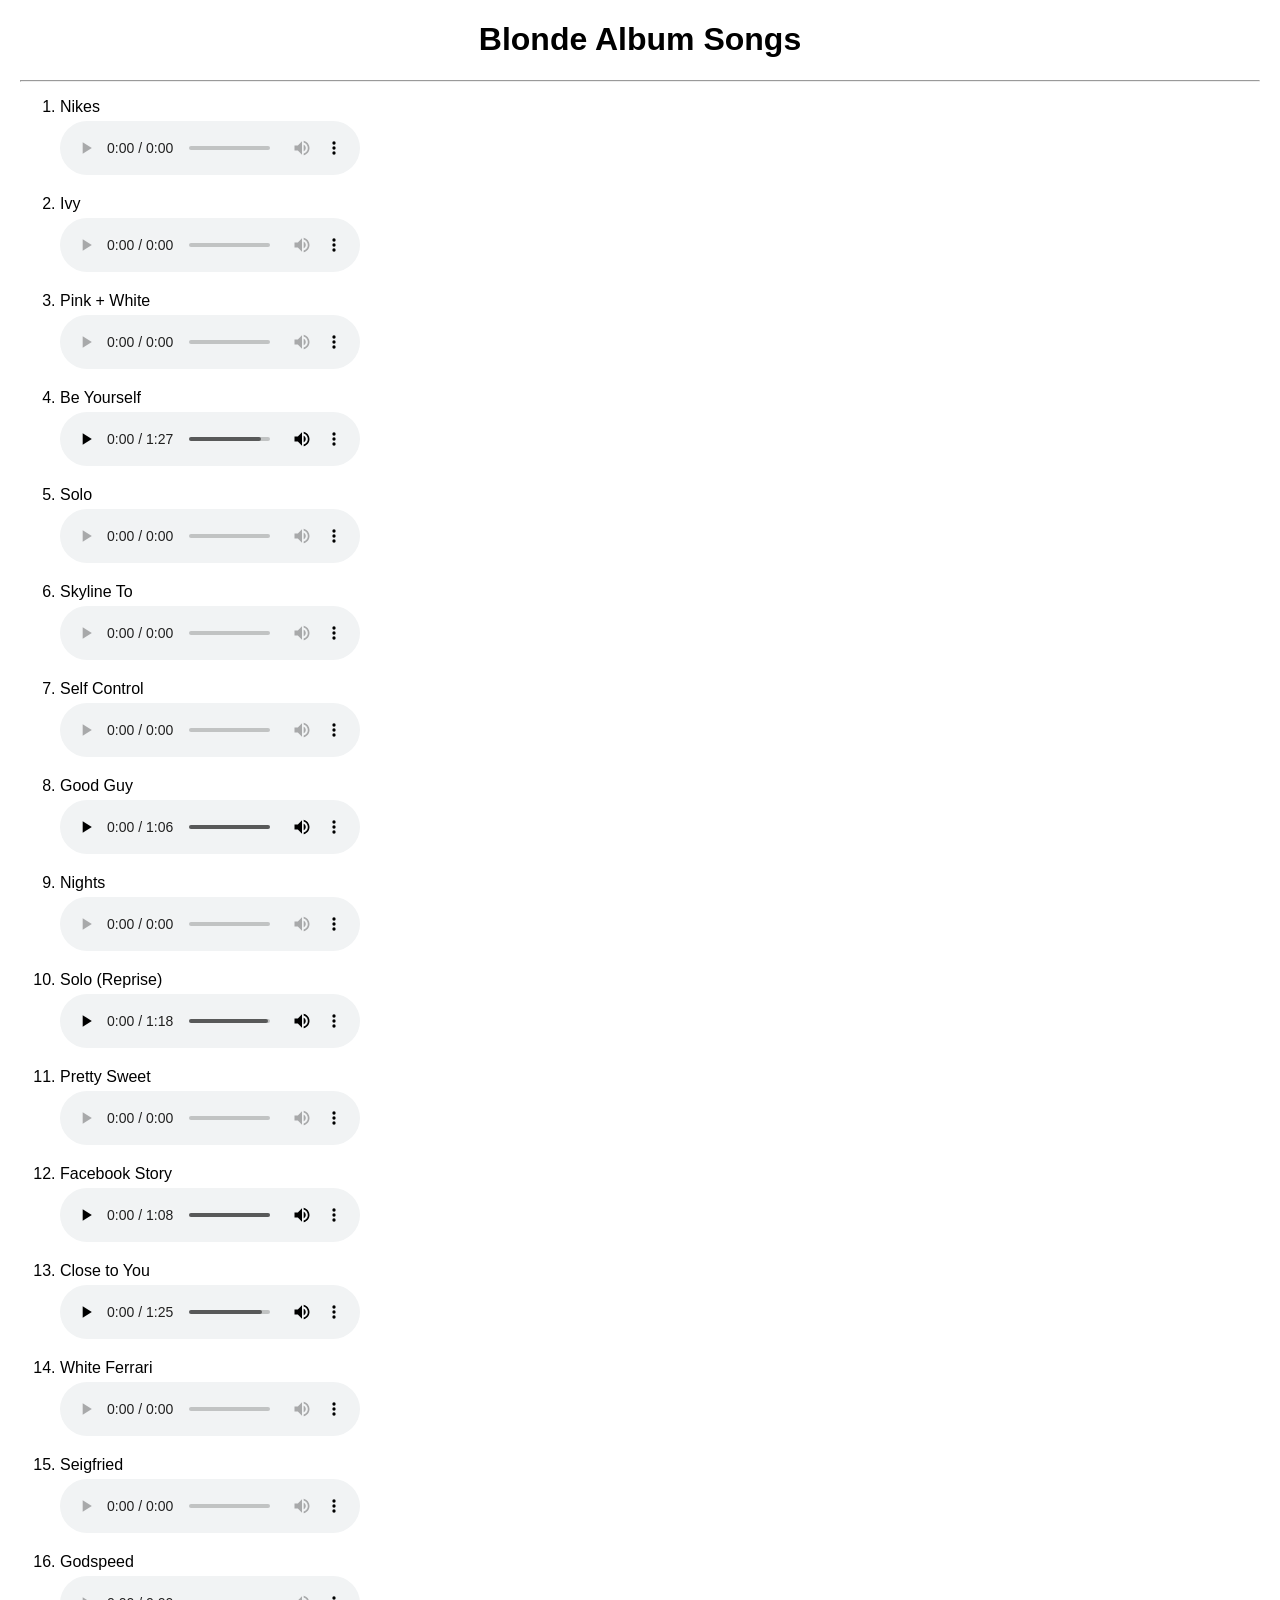
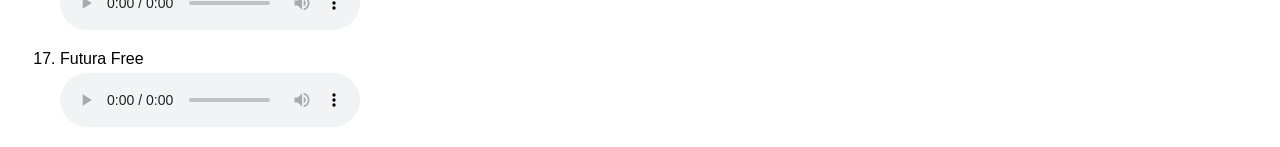
==== blondealbum.html @ c174e00d "Initial Commit" ====
<!DOCTYPE html>
<html lang="en">
<head>
    <meta charset="UTF-8">
    <meta name="viewport" content="width=device-width, initial-scale=1.0">
    <title>Document</title>

    <style>
        body {
            font-family: Arial, sans-serif;
            margin: 20px;
        }
       
        li {
            margin-bottom: 20px;
        }
        audio {
            display:block;
            margin-top: 5px;
        }
    </style>
</head>
<body>
    <h1 style="text-align: center;">Blonde Album Songs</h1>
    <hr>
    <ol>
        <li>
            Nikes
        <audio controls>
            <source src="01 Nikes.mp3" type="audio/mpeg">
        </audio>
        </li>
        <li>
            Ivy
        <audio controls>
            <source src="02 Ivy.mp3" type="audio/mpeg">
        </audio>
        </li>
        <li>
            Pink + White
        <audio controls>
            <source src="03 Pink + White.mp3" type="audio/mpeg">
        </audio>
        </li>
        <li>
            Be Yourself
        <audio controls>
            <source src="04 Be Yourself.mp3" type="audio/mpeg">
        </audio>
        </li>
        <li>
            Solo
        <audio controls>
            <source src="05 Solo.mp3" type="audio/mpeg">
        </audio>
        </li>
        <li>
            Skyline To
        <audio controls>
            <source src="06 Skyline To.mp3" type="audio/mpeg">
        </audio>
        </li>
        <li>
            Self Control
        <audio controls>
            <source src="07 Self Control.mp3" type="audio/mpeg">
        </audio>
        </li>
        <li>
            Good Guy
        <audio controls>
            <source src="08 Good Guy.mp3" type="audio/mpeg">
        </audio>
        </li>
        <li>
            Nights
        <audio controls>
            <source src="09 Nights.mp3" type="audio/mpeg">
        </audio>
        </li>
        <li>
            Solo (Reprise)
        <audio controls>
            <source src="10 Solo (Reprise).mp3" type="audio/mpeg">
        </audio>
        </li>
        <li>
            Pretty Sweet
        <audio controls>
            <source src="11 Pretty Sweet.mp3" type="audio/mpeg">
        </audio>
        </li>
        <li>
            Facebook Story
        <audio controls>
            <source src="12 Facebook Story.mp3" type="audio/mpeg">
        </audio>
        </li>
        <li>
            Close to You
        <audio controls>
            <source src="13 Close to You.mp3" type="audio/mpeg">
        </audio>
        </li>
        <li>
            White Ferrari
        <audio controls>
            <source src="14 White Ferrari.mp3" type="audio/mpeg">
        </audio>
        </li>
        <li>
            Seigfried
        <audio controls>
            <source src="15 Seigfried.mp3" type="audio/mpeg">
        </audio>
        </li>
        <li>
            Godspeed
        <audio controls>
            <source src="16 Godspeed.mp3" type="audio/mpeg">
        </audio>
        </li>
        <li>
            Futura Free
        <audio controls>
            <source src="17 Futura Free.mp3" type="audio/mpeg">
        </audio>
        </li>
    </ol>
</body>
</html>
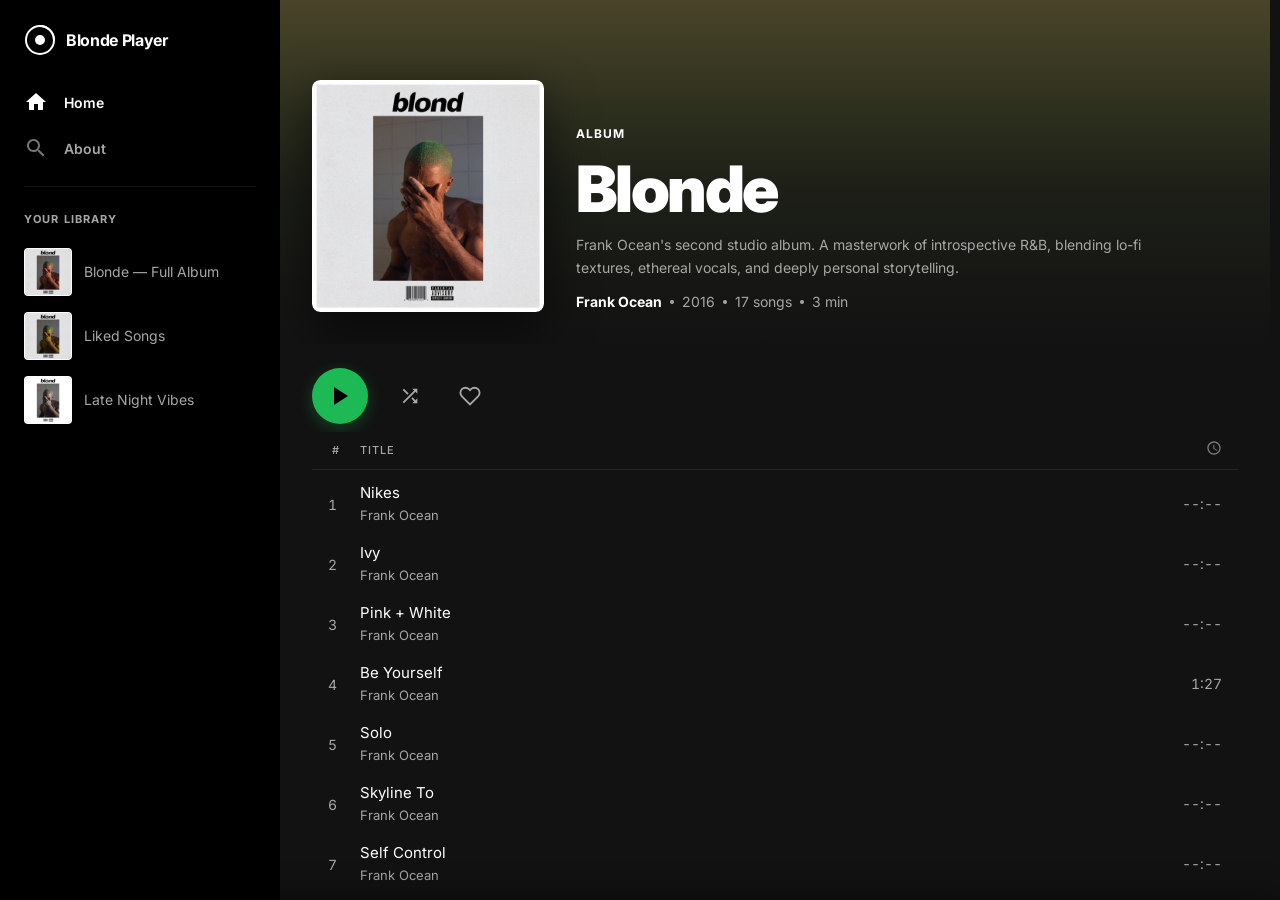
==== commit bdc55dcc: "Complete Blonde player — premium UI" ====
--- a/blondealbum.html
+++ b/blondealbum.html
@@ -3,129 +3,203 @@
 <head>
     <meta charset="UTF-8">
     <meta name="viewport" content="width=device-width, initial-scale=1.0">
-    <title>Document</title>
-
-    <style>
-        body {
-            font-family: Arial, sans-serif;
-            margin: 20px;
-        }
-       
-        li {
-            margin-bottom: 20px;
-        }
-        audio {
-            display:block;
-            margin-top: 5px;
-        }
-    </style>
+    <title>Blonde — Frank Ocean</title>
+    <meta name="description" content="Listen to Blonde by Frank Ocean — a beautiful immersive music player experience featuring all 17 tracks from the iconic 2016 album.">
+    <link rel="stylesheet" href="styles.css">
+    <link rel="icon" href="Blonde.jpg" type="image/jpeg">
 </head>
 <body>
-    <h1 style="text-align: center;">Blonde Album Songs</h1>
-    <hr>
-    <ol>
-        <li>
-            Nikes
-        <audio controls>
-            <source src="01 Nikes.mp3" type="audio/mpeg">
-        </audio>
-        </li>
-        <li>
-            Ivy
-        <audio controls>
-            <source src="02 Ivy.mp3" type="audio/mpeg">
-        </audio>
-        </li>
-        <li>
-            Pink + White
-        <audio controls>
-            <source src="03 Pink + White.mp3" type="audio/mpeg">
-        </audio>
-        </li>
-        <li>
-            Be Yourself
-        <audio controls>
-            <source src="04 Be Yourself.mp3" type="audio/mpeg">
-        </audio>
-        </li>
-        <li>
-            Solo
-        <audio controls>
-            <source src="05 Solo.mp3" type="audio/mpeg">
-        </audio>
-        </li>
-        <li>
-            Skyline To
-        <audio controls>
-            <source src="06 Skyline To.mp3" type="audio/mpeg">
-        </audio>
-        </li>
-        <li>
-            Self Control
-        <audio controls>
-            <source src="07 Self Control.mp3" type="audio/mpeg">
-        </audio>
-        </li>
-        <li>
-            Good Guy
-        <audio controls>
-            <source src="08 Good Guy.mp3" type="audio/mpeg">
-        </audio>
-        </li>
-        <li>
-            Nights
-        <audio controls>
-            <source src="09 Nights.mp3" type="audio/mpeg">
-        </audio>
-        </li>
-        <li>
-            Solo (Reprise)
-        <audio controls>
-            <source src="10 Solo (Reprise).mp3" type="audio/mpeg">
-        </audio>
-        </li>
-        <li>
-            Pretty Sweet
-        <audio controls>
-            <source src="11 Pretty Sweet.mp3" type="audio/mpeg">
-        </audio>
-        </li>
-        <li>
-            Facebook Story
-        <audio controls>
-            <source src="12 Facebook Story.mp3" type="audio/mpeg">
-        </audio>
-        </li>
-        <li>
-            Close to You
-        <audio controls>
-            <source src="13 Close to You.mp3" type="audio/mpeg">
-        </audio>
-        </li>
-        <li>
-            White Ferrari
-        <audio controls>
-            <source src="14 White Ferrari.mp3" type="audio/mpeg">
-        </audio>
-        </li>
-        <li>
-            Seigfried
-        <audio controls>
-            <source src="15 Seigfried.mp3" type="audio/mpeg">
-        </audio>
-        </li>
-        <li>
-            Godspeed
-        <audio controls>
-            <source src="16 Godspeed.mp3" type="audio/mpeg">
-        </audio>
-        </li>
-        <li>
-            Futura Free
-        <audio controls>
-            <source src="17 Futura Free.mp3" type="audio/mpeg">
-        </audio>
-        </li>
-    </ol>
+
+<div class="app">
+
+    <!-- ═══════════════ Mobile Hamburger Toggle ═══════════════ -->
+    <button class="menu-toggle" id="menuToggle" aria-label="Toggle sidebar">
+        <svg viewBox="0 0 24 24" fill="currentColor">
+            <rect x="3" y="5" width="18" height="2" rx="1"/>
+            <rect x="3" y="11" width="18" height="2" rx="1"/>
+            <rect x="3" y="17" width="18" height="2" rx="1"/>
+        </svg>
+    </button>
+
+    <!-- ═══════════════ Sidebar Overlay (Mobile) ═══════════════ -->
+    <div class="sidebar-overlay" id="sidebarOverlay"></div>
+
+    <!-- ═══════════════ Sidebar ═══════════════ -->
+    <aside class="sidebar" id="sidebar">
+        <!-- Logo -->
+        <div class="sidebar-logo">
+            <svg viewBox="0 0 32 32" fill="currentColor">
+                <circle cx="16" cy="16" r="14" fill="none" stroke="currentColor" stroke-width="2"/>
+                <circle cx="16" cy="16" r="5"/>
+                <path d="M16 2 A14 14 0 0 1 30 16" fill="none" stroke="currentColor" stroke-width="2"/>
+            </svg>
+            <span>Blonde Player</span>
+        </div>
+
+        <!-- Navigation -->
+        <nav class="sidebar-nav">
+            <a class="nav-item active" href="blondealbum.html">
+                <svg viewBox="0 0 24 24" fill="currentColor">
+                    <path d="M10 20v-6h4v6h5v-8h3L12 3 2 12h3v8z"/>
+                </svg>
+                Home
+            </a>
+            <a class="nav-item" href="index.html">
+                <svg viewBox="0 0 24 24" fill="currentColor">
+                    <path d="M15.5 14h-.79l-.28-.27C15.41 12.59 16 11.11 16 9.5 16 5.91 13.09 3 9.5 3S3 5.91 3 9.5 5.91 16 9.5 16c1.61 0 3.09-.59 4.23-1.57l.27.28v.79l5 4.99L20.49 19l-4.99-5zm-6 0C7.01 14 5 11.99 5 9.5S7.01 5 9.5 5 14 7.01 14 9.5 11.99 14 9.5 14z"/>
+                </svg>
+                About
+            </a>
+        </nav>
+
+        <hr class="sidebar-divider">
+
+        <!-- Playlists / Info -->
+        <div class="sidebar-playlists">
+            <h3>Your Library</h3>
+            <div class="playlist-item">
+                <img src="Blonde.jpg" alt="Blonde">
+                <span>Blonde — Full Album</span>
+            </div>
+            <div class="playlist-item">
+                <img src="Blonde.jpg" alt="Favorites" style="filter: hue-rotate(30deg);">
+                <span>Liked Songs</span>
+            </div>
+            <div class="playlist-item">
+                <img src="Blonde.jpg" alt="Chill Vibes" style="filter: saturate(0.3) brightness(1.2);">
+                <span>Late Night Vibes</span>
+            </div>
+        </div>
+    </aside>
+
+    <!-- ═══════════════ Main Content ═══════════════ -->
+    <main class="main-content" id="mainContent">
+
+        <!-- ─── Album Hero ─── -->
+        <section class="album-hero" id="albumHero">
+            <div class="album-hero-gradient"></div>
+            <div class="album-hero-content">
+                <div class="album-cover-wrapper">
+                    <img class="album-cover" id="albumCover" src="Blonde.jpg" alt="Blonde Album Cover">
+                </div>
+                <div class="album-info">
+                    <span class="album-label">Album</span>
+                    <h1 class="album-title">Blonde</h1>
+                    <p class="album-description">
+                        Frank Ocean's second studio album. A masterwork of introspective R&B, 
+                        blending lo-fi textures, ethereal vocals, and deeply personal storytelling.
+                    </p>
+                    <div class="album-meta">
+                        <span class="artist-name">Frank Ocean</span>
+                        <span class="meta-dot"></span>
+                        <span>2016</span>
+                        <span class="meta-dot"></span>
+                        <span id="albumTrackCount">17 songs</span>
+                        <span class="meta-dot"></span>
+                        <span id="albumDuration">—</span>
+                    </div>
+                </div>
+            </div>
+        </section>
+
+        <!-- ─── Album Controls ─── -->
+        <div class="album-controls">
+            <button class="btn-play-large" id="playAllBtn" aria-label="Play all">
+                <svg viewBox="0 0 24 24" fill="currentColor">
+                    <polygon points="5,3 19,12 5,21"/>
+                </svg>
+            </button>
+            <button class="btn-shuffle" id="shuffleToggle" aria-label="Toggle shuffle">
+                <!-- Shuffle icon injected by JS -->
+            </button>
+            <button class="btn-like-album" id="likeAlbum" aria-label="Like album">
+                <!-- Heart icon injected by JS -->
+            </button>
+        </div>
+
+        <!-- ─── Track List ─── -->
+        <section class="track-list-section">
+            <div class="track-list-header">
+                <span class="col-number">#</span>
+                <span class="col-title">Title</span>
+                <span class="col-duration">
+                    <svg viewBox="0 0 24 24" fill="currentColor" width="16" height="16" style="width:16px;height:16px;opacity:.7;">
+                        <path d="M11.99 2C6.47 2 2 6.48 2 12s4.47 10 9.99 10C17.52 22 22 17.52 22 12S17.52 2 11.99 2zM12 20c-4.42 0-8-3.58-8-8s3.58-8 8-8 8 3.58 8 8-3.58 8-8 8zm.5-13H11v6l5.25 3.15.75-1.23-4.5-2.67z"/>
+                    </svg>
+                </span>
+            </div>
+            <div class="track-list" id="trackList">
+                <!-- Tracks rendered by app.js -->
+            </div>
+        </section>
+
+    </main>
+</div>
+
+<!-- ═══════════════ Player Bar ═══════════════ -->
+<div class="player-bar hidden" id="playerBar">
+
+    <!-- Left: Track Info -->
+    <div class="player-info">
+        <img class="player-album-art" id="playerAlbumArt" src="Blonde.jpg" alt="Now playing">
+        <div class="player-track-details">
+            <span class="player-track-name" id="playerTrackName">—</span>
+            <span class="player-track-artist" id="playerTrackArtist">Frank Ocean</span>
+        </div>
+        <button class="player-like-btn" id="playerLikeBtn" aria-label="Like track">
+            <!-- Heart icon injected by JS -->
+        </button>
+    </div>
+
+    <!-- Center: Playback Controls + Progress -->
+    <div class="player-center">
+        <div class="player-buttons">
+            <button class="ctrl-btn" id="shuffleBtn" aria-label="Shuffle">
+                <!-- Shuffle icon injected by JS -->
+            </button>
+            <button class="ctrl-btn" id="prevBtn" aria-label="Previous track">
+                <!-- Prev icon injected by JS -->
+            </button>
+            <button class="ctrl-btn play-btn" id="playPauseBtn" aria-label="Play / Pause">
+                <!-- Play/pause icon injected by JS -->
+            </button>
+            <button class="ctrl-btn" id="nextBtn" aria-label="Next track">
+                <!-- Next icon injected by JS -->
+            </button>
+            <button class="ctrl-btn" id="repeatBtn" aria-label="Repeat">
+                <!-- Repeat icon injected by JS -->
+            </button>
+        </div>
+        <div class="player-progress">
+            <span class="time-current" id="currentTime">--:--</span>
+            <div class="progress-bar-wrapper" id="progressBarWrapper">
+                <div class="progress-bar" id="progressBar" style="width: 0%;">
+                    <div class="progress-handle" id="progressHandle"></div>
+                </div>
+            </div>
+            <span class="time-total" id="totalTime">--:--</span>
+        </div>
+    </div>
+
+    <!-- Right: Volume -->
+    <div class="player-right">
+        <button class="ctrl-btn" id="volumeBtn" aria-label="Volume">
+            <!-- Volume icon injected by JS -->
+        </button>
+        <div class="volume-bar-wrapper" id="volumeBarWrapper">
+            <div class="volume-bar" id="volumeBar" style="width: 70%;">
+                <div class="volume-handle" id="volumeHandle"></div>
+            </div>
+        </div>
+    </div>
+
+</div>
+
+<!-- Hidden Audio Element -->
+<audio id="audioPlayer" preload="auto"></audio>
+
+<!-- App Engine -->
+<script src="app.js"></script>
+
 </body>
 </html>
--- a/styles.css
+++ b/styles.css
@@ -0,0 +1,1337 @@
+/* ============================================================
+   Frank Ocean — Blonde  ·  Music Player Stylesheet
+   Spotify-inspired dark theme  ·  Premium Edition
+   ============================================================ */
+
+/* Google Font — Inter */
+@import url('https://fonts.googleapis.com/css2?family=Inter:wght@300;400;500;600;700;800;900&display=swap');
+
+/* ────────────────────────────────────────────────────────────
+   CSS Custom Properties
+   ──────────────────────────────────────────────────────────── */
+:root {
+  --bg-base: #121212;
+  --bg-elevated: #181818;
+  --bg-highlight: #282828;
+  --bg-press: #000;
+  --text-base: #fff;
+  --text-subdued: #a7a7a7;
+  --accent-green: #1db954;
+  --accent-green-bright: #1ed760;
+  --accent-pink: #e91429;
+  --player-height: 90px;
+  --sidebar-width: 280px;
+  --transition-fast: 0.15s ease;
+  --transition-normal: 0.2s ease;
+  --transition-smooth: 0.3s cubic-bezier(0.25, 0.46, 0.45, 0.94);
+  --radius-sm: 4px;
+  --radius-md: 8px;
+  --radius-lg: 12px;
+  --radius-full: 9999px;
+  --shadow-album: 0 8px 24px rgba(0, 0, 0, 0.5);
+  --shadow-album-lg: 0 16px 48px rgba(0, 0, 0, 0.6);
+  --shadow-player: 0 -4px 32px rgba(0, 0, 0, 0.4);
+}
+
+/* ────────────────────────────────────────────────────────────
+   Keyframe Animations
+   ──────────────────────────────────────────────────────────── */
+@keyframes equalizer {
+  0%   { height: 10%; }
+  25%  { height: 70%; }
+  50%  { height: 40%; }
+  75%  { height: 80%; }
+  100% { height: 10%; }
+}
+
+@keyframes fadeInUp {
+  from {
+    opacity: 0;
+    transform: translateY(24px);
+  }
+  to {
+    opacity: 1;
+    transform: translateY(0);
+  }
+}
+
+@keyframes slideUp {
+  from {
+    transform: translateY(100%);
+  }
+  to {
+    transform: translateY(0);
+  }
+}
+
+@keyframes pulse {
+  0%, 100% {
+    box-shadow: 0 0 0 0 rgba(29, 185, 84, 0.4);
+  }
+  50% {
+    box-shadow: 0 0 0 12px rgba(29, 185, 84, 0);
+  }
+}
+
+/* ────────────────────────────────────────────────────────────
+   Global Reset & Base
+   ──────────────────────────────────────────────────────────── */
+*,
+*::before,
+*::after {
+  box-sizing: border-box;
+  margin: 0;
+  padding: 0;
+}
+
+html {
+  scroll-behavior: smooth;
+  -webkit-font-smoothing: antialiased;
+  -moz-osx-font-smoothing: grayscale;
+}
+
+body {
+  font-family: 'Inter', -apple-system, BlinkMacSystemFont, 'Segoe UI', Roboto, Oxygen, Ubuntu, sans-serif;
+  background-color: var(--bg-base);
+  color: var(--text-base);
+  line-height: 1.5;
+  overflow: hidden;
+  min-height: 100vh;
+}
+
+a {
+  color: inherit;
+  text-decoration: none;
+}
+
+ul, ol {
+  list-style: none;
+}
+
+button {
+  font-family: inherit;
+  border: none;
+  outline: none;
+  cursor: pointer;
+  background: transparent;
+  color: inherit;
+}
+
+img {
+  display: block;
+  max-width: 100%;
+  height: auto;
+}
+
+/* Custom scrollbar */
+::-webkit-scrollbar {
+  width: 8px;
+}
+
+::-webkit-scrollbar-track {
+  background: transparent;
+}
+
+::-webkit-scrollbar-thumb {
+  background: rgba(255, 255, 255, 0.15);
+  border-radius: var(--radius-full);
+  border: 2px solid transparent;
+  background-clip: content-box;
+}
+
+::-webkit-scrollbar-thumb:hover {
+  background: rgba(255, 255, 255, 0.3);
+  background-clip: content-box;
+}
+
+/* Firefox scrollbar */
+* {
+  scrollbar-width: thin;
+  scrollbar-color: rgba(255, 255, 255, 0.15) transparent;
+}
+
+/* ────────────────────────────────────────────────────────────
+   App Layout
+   ──────────────────────────────────────────────────────────── */
+.app {
+  display: flex;
+  width: 100vw;
+  height: 100vh;
+  overflow: hidden;
+  background-color: var(--bg-base);
+}
+
+/* ────────────────────────────────────────────────────────────
+   Sidebar
+   ──────────────────────────────────────────────────────────── */
+.sidebar,
+#sidebar {
+  width: var(--sidebar-width);
+  min-width: var(--sidebar-width);
+  height: 100vh;
+  background-color: var(--bg-press);
+  display: flex;
+  flex-direction: column;
+  padding: 0;
+  overflow: hidden;
+  z-index: 100;
+  transition: transform var(--transition-smooth);
+}
+
+/* — Logo — */
+.sidebar-logo {
+  display: flex;
+  align-items: center;
+  gap: 10px;
+  padding: 24px 24px 16px;
+  flex-shrink: 0;
+}
+
+.sidebar-logo svg,
+.sidebar-logo i,
+.sidebar-logo img {
+  width: 32px;
+  height: 32px;
+  flex-shrink: 0;
+  color: var(--text-base);
+}
+
+.sidebar-logo span,
+.sidebar-logo p {
+  font-size: 16px;
+  font-weight: 700;
+  letter-spacing: -0.02em;
+  color: var(--text-base);
+}
+
+/* — Navigation — */
+.sidebar-nav {
+  display: flex;
+  flex-direction: column;
+  gap: 2px;
+  padding: 8px 12px;
+  flex-shrink: 0;
+}
+
+.nav-item {
+  display: flex;
+  align-items: center;
+  gap: 16px;
+  padding: 10px 12px;
+  border-radius: var(--radius-md);
+  font-size: 14px;
+  font-weight: 600;
+  color: var(--text-subdued);
+  transition: color var(--transition-normal),
+              background-color var(--transition-normal);
+  cursor: pointer;
+  user-select: none;
+}
+
+.nav-item svg,
+.nav-item i {
+  width: 24px;
+  height: 24px;
+  flex-shrink: 0;
+  opacity: 0.7;
+  transition: opacity var(--transition-normal);
+}
+
+.nav-item:hover {
+  color: var(--text-base);
+}
+
+.nav-item:hover svg,
+.nav-item:hover i {
+  opacity: 1;
+}
+
+.nav-item.active {
+  color: var(--text-base);
+}
+
+.nav-item.active svg,
+.nav-item.active i {
+  opacity: 1;
+}
+
+/* — Divider — */
+.sidebar-divider {
+  border: none;
+  height: 1px;
+  background: rgba(255, 255, 255, 0.08);
+  margin: 8px 24px;
+  flex-shrink: 0;
+}
+
+/* — Playlists — */
+.sidebar-playlists {
+  flex: 1;
+  overflow-y: auto;
+  padding: 8px 12px;
+  padding-bottom: calc(var(--player-height) + 16px);
+}
+
+.sidebar-playlists h3,
+.sidebar-playlists .playlists-title {
+  font-size: 11px;
+  font-weight: 700;
+  letter-spacing: 0.1em;
+  text-transform: uppercase;
+  color: var(--text-subdued);
+  padding: 8px 12px;
+  margin-bottom: 4px;
+}
+
+.playlist-item {
+  display: flex;
+  align-items: center;
+  gap: 12px;
+  padding: 8px 12px;
+  border-radius: var(--radius-md);
+  cursor: pointer;
+  transition: background-color var(--transition-normal);
+}
+
+.playlist-item:hover {
+  background-color: rgba(255, 255, 255, 0.06);
+}
+
+.playlist-item img {
+  width: 48px;
+  height: 48px;
+  border-radius: var(--radius-sm);
+  object-fit: cover;
+  flex-shrink: 0;
+}
+
+.playlist-item span,
+.playlist-item p,
+.playlist-item .playlist-name {
+  font-size: 14px;
+  font-weight: 400;
+  color: var(--text-subdued);
+  transition: color var(--transition-normal);
+  white-space: nowrap;
+  overflow: hidden;
+  text-overflow: ellipsis;
+}
+
+.playlist-item:hover span,
+.playlist-item:hover p,
+.playlist-item:hover .playlist-name {
+  color: var(--text-base);
+}
+
+/* — Hamburger Toggle (Mobile) — */
+.menu-toggle,
+#menuToggle {
+  display: none;
+  position: fixed;
+  top: 16px;
+  left: 16px;
+  z-index: 200;
+  width: 40px;
+  height: 40px;
+  border-radius: var(--radius-full);
+  background: rgba(0, 0, 0, 0.7);
+  backdrop-filter: blur(10px);
+  -webkit-backdrop-filter: blur(10px);
+  align-items: center;
+  justify-content: center;
+  color: var(--text-base);
+  transition: background-color var(--transition-normal);
+}
+
+.menu-toggle:hover,
+#menuToggle:hover {
+  background: rgba(255, 255, 255, 0.1);
+}
+
+.menu-toggle svg,
+#menuToggle svg {
+  width: 20px;
+  height: 20px;
+}
+
+/* — Sidebar Overlay (Mobile) — */
+.sidebar-overlay,
+#sidebarOverlay {
+  display: none;
+  position: fixed;
+  inset: 0;
+  background: rgba(0, 0, 0, 0.5);
+  z-index: 90;
+  opacity: 0;
+  transition: opacity var(--transition-smooth);
+  pointer-events: none;
+}
+
+.sidebar-overlay.visible,
+#sidebarOverlay.visible {
+  opacity: 1;
+  pointer-events: auto;
+}
+
+/* ────────────────────────────────────────────────────────────
+   Main Content
+   ──────────────────────────────────────────────────────────── */
+.main-content,
+#mainContent {
+  flex: 1;
+  overflow-y: auto;
+  overflow-x: hidden;
+  background-color: var(--bg-base);
+  position: relative;
+  padding-bottom: var(--player-height);
+}
+
+/* ────────────────────────────────────────────────────────────
+   Album Hero Section
+   ──────────────────────────────────────────────────────────── */
+.album-hero,
+#albumHero {
+  position: relative;
+  padding: 80px 32px 32px;
+  overflow: hidden;
+  animation: fadeInUp 0.6s ease both;
+}
+
+.album-hero-gradient {
+  position: absolute;
+  inset: 0;
+  /* Blonde album palette: warm olive / green tones fading to base */
+  background: linear-gradient(
+    180deg,
+    rgba(120, 110, 60, 0.55) 0%,
+    rgba(90, 95, 50, 0.4) 30%,
+    rgba(60, 70, 40, 0.25) 55%,
+    var(--bg-base) 100%
+  );
+  pointer-events: none;
+  z-index: 0;
+}
+
+.album-hero-content {
+  position: relative;
+  z-index: 1;
+  display: flex;
+  align-items: flex-end;
+  gap: 32px;
+  max-width: 1400px;
+}
+
+/* — Cover Art — */
+.album-cover-wrapper {
+  flex-shrink: 0;
+  border-radius: var(--radius-md);
+  overflow: hidden;
+  box-shadow: var(--shadow-album-lg);
+  transition: transform var(--transition-smooth),
+              box-shadow var(--transition-smooth);
+}
+
+.album-cover-wrapper:hover {
+  transform: scale(1.02);
+  box-shadow: 0 20px 56px rgba(0, 0, 0, 0.7);
+}
+
+.album-cover,
+#albumCover {
+  width: 232px;
+  height: 232px;
+  object-fit: cover;
+  display: block;
+  border-radius: var(--radius-md);
+}
+
+/* — Album Info — */
+.album-info {
+  display: flex;
+  flex-direction: column;
+  gap: 8px;
+  min-width: 0;
+  animation: fadeInUp 0.7s ease 0.1s both;
+}
+
+.album-label {
+  font-size: 12px;
+  font-weight: 700;
+  letter-spacing: 0.08em;
+  text-transform: uppercase;
+  color: var(--text-base);
+}
+
+.album-title {
+  font-size: clamp(32px, 5vw, 72px);
+  font-weight: 900;
+  letter-spacing: -0.04em;
+  line-height: 1.05;
+  color: var(--text-base);
+  margin: 4px 0;
+}
+
+.album-description {
+  font-size: 14px;
+  font-weight: 400;
+  color: var(--text-subdued);
+  line-height: 1.6;
+  max-width: 600px;
+  display: -webkit-box;
+  -webkit-line-clamp: 2;
+  -webkit-box-orient: vertical;
+  overflow: hidden;
+}
+
+.album-meta {
+  display: flex;
+  align-items: center;
+  flex-wrap: wrap;
+  gap: 4px;
+  font-size: 14px;
+  color: var(--text-subdued);
+  margin-top: 4px;
+}
+
+.artist-name {
+  font-weight: 700;
+  color: var(--text-base);
+  cursor: pointer;
+  transition: text-decoration var(--transition-fast);
+}
+
+.artist-name:hover {
+  text-decoration: underline;
+}
+
+.meta-dot {
+  display: inline-block;
+  width: 4px;
+  height: 4px;
+  background: var(--text-subdued);
+  border-radius: var(--radius-full);
+  margin: 0 4px;
+  vertical-align: middle;
+}
+
+/* ────────────────────────────────────────────────────────────
+   Album Controls
+   ──────────────────────────────────────────────────────────── */
+.album-controls {
+  display: flex;
+  align-items: center;
+  gap: 24px;
+  padding: 24px 32px 8px;
+  animation: fadeInUp 0.7s ease 0.2s both;
+}
+
+.btn-play-large,
+#playAllBtn {
+  width: 56px;
+  height: 56px;
+  border-radius: var(--radius-full);
+  background-color: var(--accent-green);
+  color: var(--bg-press);
+  display: flex;
+  align-items: center;
+  justify-content: center;
+  transition: transform var(--transition-normal),
+              background-color var(--transition-normal),
+              box-shadow var(--transition-normal);
+  box-shadow: 0 4px 16px rgba(29, 185, 84, 0.3);
+}
+
+.btn-play-large:hover,
+#playAllBtn:hover {
+  transform: scale(1.06);
+  background-color: var(--accent-green-bright);
+  box-shadow: 0 6px 24px rgba(29, 185, 84, 0.45);
+}
+
+.btn-play-large:active,
+#playAllBtn:active {
+  transform: scale(1.0);
+  background-color: var(--accent-green);
+}
+
+.btn-play-large svg,
+#playAllBtn svg {
+  width: 24px;
+  height: 24px;
+  margin-left: 2px; /* optical centering for play triangle */
+}
+
+.btn-shuffle,
+.btn-like-album {
+  width: 36px;
+  height: 36px;
+  display: flex;
+  align-items: center;
+  justify-content: center;
+  border-radius: var(--radius-full);
+  color: var(--text-subdued);
+  transition: color var(--transition-normal),
+              transform var(--transition-normal);
+}
+
+.btn-shuffle svg,
+.btn-like-album svg {
+  width: 22px;
+  height: 22px;
+}
+
+.btn-shuffle:hover,
+.btn-like-album:hover {
+  color: var(--text-base);
+  transform: scale(1.08);
+}
+
+.btn-shuffle.active {
+  color: var(--accent-green);
+}
+
+.btn-like-album.liked {
+  color: var(--accent-pink);
+}
+
+.btn-like-album.liked:hover {
+  color: var(--accent-pink);
+  transform: scale(1.12);
+}
+
+/* ────────────────────────────────────────────────────────────
+   Track List
+   ──────────────────────────────────────────────────────────── */
+.track-list-section {
+  padding: 0 32px 120px;
+  animation: fadeInUp 0.7s ease 0.3s both;
+}
+
+.track-list-header {
+  display: grid;
+  grid-template-columns: 16px 1fr 60px;
+  gap: 16px;
+  align-items: center;
+  padding: 8px 16px;
+  border-bottom: 1px solid rgba(255, 255, 255, 0.08);
+  position: sticky;
+  top: 0;
+  background-color: var(--bg-base);
+  z-index: 5;
+  margin-bottom: 4px;
+}
+
+.col-number,
+.col-title,
+.col-duration {
+  font-size: 11px;
+  font-weight: 500;
+  letter-spacing: 0.1em;
+  text-transform: uppercase;
+  color: var(--text-subdued);
+}
+
+.col-number {
+  text-align: center;
+}
+
+.col-duration {
+  text-align: right;
+}
+
+.track-list,
+#trackList {
+  display: flex;
+  flex-direction: column;
+}
+
+/* — Track Item — */
+.track-item {
+  display: grid;
+  grid-template-columns: 16px 1fr 60px;
+  gap: 16px;
+  align-items: center;
+  padding: 8px 16px;
+  border-radius: var(--radius-md);
+  cursor: pointer;
+  transition: background-color var(--transition-normal);
+  position: relative;
+  user-select: none;
+}
+
+.track-item:hover {
+  background-color: #2a2a2a;
+}
+
+.track-item.active .track-title {
+  color: var(--accent-green);
+}
+
+.track-item.active .track-number {
+  color: var(--accent-green);
+}
+
+/* Track Number / Play Icon */
+.track-number {
+  font-size: 14px;
+  font-weight: 400;
+  color: var(--text-subdued);
+  text-align: center;
+  font-variant-numeric: tabular-nums;
+  transition: opacity var(--transition-fast);
+}
+
+.track-play-icon {
+  display: none;
+  width: 16px;
+  height: 16px;
+  color: var(--text-base);
+  justify-content: center;
+  align-items: center;
+}
+
+.track-play-icon svg {
+  width: 14px;
+  height: 14px;
+}
+
+.track-item:hover .track-number {
+  display: none;
+}
+
+.track-item:hover .track-play-icon {
+  display: flex;
+}
+
+/* Active track: show equalizer instead of number */
+.track-item.active .track-number {
+  display: none;
+}
+
+.track-item.active.playing .track-play-icon {
+  display: none;
+}
+
+.track-item.active:not(.playing):hover .track-play-icon {
+  display: flex;
+}
+
+/* — Track Info — */
+.track-info {
+  display: flex;
+  flex-direction: column;
+  gap: 2px;
+  min-width: 0;
+}
+
+.track-title {
+  font-size: 15px;
+  font-weight: 400;
+  color: var(--text-base);
+  white-space: nowrap;
+  overflow: hidden;
+  text-overflow: ellipsis;
+  transition: color var(--transition-normal);
+}
+
+.track-artist {
+  font-size: 13px;
+  font-weight: 400;
+  color: var(--text-subdued);
+  white-space: nowrap;
+  overflow: hidden;
+  text-overflow: ellipsis;
+}
+
+.track-duration {
+  font-size: 14px;
+  font-weight: 400;
+  color: var(--text-subdued);
+  text-align: right;
+  font-variant-numeric: tabular-nums;
+}
+
+/* — Equalizer Animation — */
+.equalizer {
+  display: none;
+  align-items: flex-end;
+  justify-content: center;
+  gap: 2px;
+  width: 16px;
+  height: 16px;
+}
+
+.track-item.active.playing .equalizer {
+  display: flex;
+}
+
+.eq-bar {
+  width: 3px;
+  background-color: var(--accent-green);
+  border-radius: 1px;
+  animation: equalizer 1s ease-in-out infinite;
+}
+
+.eq-bar:nth-child(1) {
+  animation-delay: 0s;
+  height: 40%;
+}
+
+.eq-bar:nth-child(2) {
+  animation-delay: 0.2s;
+  height: 70%;
+}
+
+.eq-bar:nth-child(3) {
+  animation-delay: 0.4s;
+  height: 30%;
+}
+
+/* ────────────────────────────────────────────────────────────
+   Player Bar (Bottom)
+   ──────────────────────────────────────────────────────────── */
+.player-bar,
+#playerBar {
+  position: fixed;
+  bottom: 0;
+  left: 0;
+  right: 0;
+  height: var(--player-height);
+  background: rgba(18, 18, 18, 0.85);
+  backdrop-filter: blur(30px);
+  -webkit-backdrop-filter: blur(30px);
+  border-top: 1px solid rgba(255, 255, 255, 0.06);
+  display: grid;
+  grid-template-columns: 1fr 2fr 1fr;
+  align-items: center;
+  padding: 0 16px;
+  z-index: 200;
+  box-shadow: var(--shadow-player);
+  transition: transform 0.4s cubic-bezier(0.25, 0.46, 0.45, 0.94);
+}
+
+.player-bar.hidden {
+  transform: translateY(100%);
+}
+
+.player-bar.visible {
+  transform: translateY(0);
+  animation: slideUp 0.4s cubic-bezier(0.25, 0.46, 0.45, 0.94) both;
+}
+
+/* — Player Info (Left) — */
+.player-info {
+  display: flex;
+  align-items: center;
+  gap: 14px;
+  min-width: 0;
+}
+
+.player-album-art,
+#playerAlbumArt {
+  width: 56px;
+  height: 56px;
+  border-radius: var(--radius-sm);
+  object-fit: cover;
+  flex-shrink: 0;
+  box-shadow: 0 2px 8px rgba(0, 0, 0, 0.3);
+}
+
+.player-track-details {
+  display: flex;
+  flex-direction: column;
+  gap: 2px;
+  min-width: 0;
+}
+
+.player-track-name,
+#playerTrackName {
+  font-size: 14px;
+  font-weight: 500;
+  color: var(--text-base);
+  white-space: nowrap;
+  overflow: hidden;
+  text-overflow: ellipsis;
+  cursor: pointer;
+  transition: text-decoration var(--transition-fast);
+}
+
+.player-track-name:hover,
+#playerTrackName:hover {
+  text-decoration: underline;
+}
+
+.player-track-artist,
+#playerTrackArtist {
+  font-size: 11px;
+  font-weight: 400;
+  color: var(--text-subdued);
+  white-space: nowrap;
+  overflow: hidden;
+  text-overflow: ellipsis;
+  cursor: pointer;
+}
+
+.player-track-artist:hover,
+#playerTrackArtist:hover {
+  color: var(--text-base);
+  text-decoration: underline;
+}
+
+.player-like-btn,
+#playerLikeBtn {
+  display: flex;
+  align-items: center;
+  justify-content: center;
+  width: 32px;
+  height: 32px;
+  flex-shrink: 0;
+  color: var(--text-subdued);
+  border-radius: var(--radius-full);
+  transition: color var(--transition-normal),
+              transform var(--transition-normal);
+}
+
+.player-like-btn svg,
+#playerLikeBtn svg {
+  width: 16px;
+  height: 16px;
+}
+
+.player-like-btn:hover,
+#playerLikeBtn:hover {
+  color: var(--text-base);
+  transform: scale(1.1);
+}
+
+.player-like-btn.liked {
+  color: var(--accent-pink);
+}
+
+.player-like-btn.liked:hover {
+  color: var(--accent-pink);
+  transform: scale(1.15);
+}
+
+/* — Player Center — */
+.player-center {
+  display: flex;
+  flex-direction: column;
+  align-items: center;
+  gap: 8px;
+  max-width: 722px;
+  width: 100%;
+  margin: 0 auto;
+}
+
+.player-buttons {
+  display: flex;
+  align-items: center;
+  gap: 16px;
+}
+
+.ctrl-btn {
+  display: flex;
+  align-items: center;
+  justify-content: center;
+  width: 32px;
+  height: 32px;
+  border-radius: var(--radius-full);
+  background: transparent;
+  color: var(--text-subdued);
+  transition: color var(--transition-normal),
+              transform var(--transition-normal);
+}
+
+.ctrl-btn svg {
+  width: 16px;
+  height: 16px;
+}
+
+.ctrl-btn:hover {
+  color: var(--text-base);
+  transform: scale(1.06);
+}
+
+.ctrl-btn.active {
+  color: var(--accent-green);
+}
+
+.ctrl-btn.active::after {
+  content: '';
+  position: absolute;
+  bottom: 0;
+  width: 4px;
+  height: 4px;
+  background: var(--accent-green);
+  border-radius: var(--radius-full);
+}
+
+/* Play/Pause Button — prominent */
+.ctrl-btn.play-btn,
+#playPauseBtn {
+  width: 36px;
+  height: 36px;
+  background: var(--text-base);
+  color: var(--bg-press);
+  border-radius: var(--radius-full);
+  transition: transform var(--transition-normal),
+              background-color var(--transition-normal);
+}
+
+.ctrl-btn.play-btn:hover,
+#playPauseBtn:hover {
+  transform: scale(1.08);
+  background-color: #fff;
+}
+
+.ctrl-btn.play-btn:active,
+#playPauseBtn:active {
+  transform: scale(1.0);
+}
+
+.ctrl-btn.play-btn svg,
+#playPauseBtn svg {
+  width: 16px;
+  height: 16px;
+}
+
+/* — Progress Bar — */
+.player-progress {
+  display: flex;
+  align-items: center;
+  gap: 8px;
+  width: 100%;
+}
+
+.time-current,
+.time-total {
+  font-size: 11px;
+  font-weight: 400;
+  color: var(--text-subdued);
+  font-variant-numeric: tabular-nums;
+  min-width: 36px;
+  user-select: none;
+}
+
+.time-current {
+  text-align: right;
+}
+
+.time-total {
+  text-align: left;
+}
+
+.progress-bar-wrapper,
+#progressBarWrapper {
+  flex: 1;
+  height: 4px;
+  background: #535353;
+  border-radius: var(--radius-full);
+  cursor: pointer;
+  position: relative;
+  transition: height var(--transition-fast);
+  display: flex;
+  align-items: center;
+}
+
+.progress-bar-wrapper:hover,
+#progressBarWrapper:hover {
+  height: 6px;
+}
+
+.progress-bar,
+#progressBar {
+  height: 100%;
+  background: var(--text-base);
+  border-radius: var(--radius-full);
+  position: relative;
+  min-width: 0;
+  transition: background-color var(--transition-fast);
+}
+
+.progress-bar-wrapper:hover .progress-bar,
+#progressBarWrapper:hover #progressBar {
+  background: var(--accent-green);
+}
+
+.progress-handle,
+#progressHandle {
+  width: 12px;
+  height: 12px;
+  background: var(--text-base);
+  border-radius: var(--radius-full);
+  position: absolute;
+  right: -6px;
+  top: 50%;
+  transform: translateY(-50%);
+  opacity: 0;
+  transition: opacity var(--transition-fast);
+  box-shadow: 0 2px 4px rgba(0, 0, 0, 0.3);
+  z-index: 2;
+}
+
+.progress-bar-wrapper:hover .progress-handle,
+#progressBarWrapper:hover #progressHandle {
+  opacity: 1;
+}
+
+/* — Player Right (Volume) — */
+.player-right {
+  display: flex;
+  align-items: center;
+  justify-content: flex-end;
+  gap: 8px;
+}
+
+.player-right .ctrl-btn,
+.player-right button {
+  color: var(--text-subdued);
+}
+
+.player-right .ctrl-btn:hover,
+.player-right button:hover {
+  color: var(--text-base);
+}
+
+.volume-bar-wrapper,
+#volumeBarWrapper {
+  width: 120px;
+  height: 4px;
+  background: #535353;
+  border-radius: var(--radius-full);
+  cursor: pointer;
+  position: relative;
+  transition: height var(--transition-fast);
+  display: flex;
+  align-items: center;
+}
+
+.volume-bar-wrapper:hover,
+#volumeBarWrapper:hover {
+  height: 6px;
+}
+
+.volume-bar,
+#volumeBar {
+  height: 100%;
+  background: var(--text-base);
+  border-radius: var(--radius-full);
+  position: relative;
+  min-width: 0;
+  transition: background-color var(--transition-fast);
+}
+
+.volume-bar-wrapper:hover .volume-bar,
+#volumeBarWrapper:hover #volumeBar {
+  background: var(--accent-green);
+}
+
+.volume-handle,
+#volumeHandle {
+  width: 12px;
+  height: 12px;
+  background: var(--text-base);
+  border-radius: var(--radius-full);
+  position: absolute;
+  right: -6px;
+  top: 50%;
+  transform: translateY(-50%);
+  opacity: 0;
+  transition: opacity var(--transition-fast);
+  box-shadow: 0 2px 4px rgba(0, 0, 0, 0.3);
+  z-index: 2;
+}
+
+.volume-bar-wrapper:hover .volume-handle,
+#volumeBarWrapper:hover #volumeHandle {
+  opacity: 1;
+}
+
+/* ────────────────────────────────────────────────────────────
+   Responsive — Tablet (≤ 1024px)
+   ──────────────────────────────────────────────────────────── */
+@media (max-width: 1024px) {
+  .sidebar,
+  #sidebar {
+    position: fixed;
+    top: 0;
+    left: 0;
+    bottom: 0;
+    transform: translateX(-100%);
+  }
+
+  .sidebar.open,
+  #sidebar.open {
+    transform: translateX(0);
+  }
+
+  .menu-toggle,
+  #menuToggle {
+    display: flex;
+  }
+
+  .sidebar-overlay,
+  #sidebarOverlay {
+    display: block;
+  }
+
+  .main-content,
+  #mainContent {
+    width: 100%;
+  }
+
+  .album-hero,
+  #albumHero {
+    padding: 64px 24px 24px;
+  }
+
+  .album-cover,
+  #albumCover {
+    width: 200px;
+    height: 200px;
+  }
+
+  .album-title {
+    font-size: clamp(28px, 4.5vw, 56px);
+  }
+
+  .album-controls {
+    padding: 24px 24px 8px;
+  }
+
+  .track-list-section {
+    padding: 0 24px 120px;
+  }
+}
+
+/* ────────────────────────────────────────────────────────────
+   Responsive — Mobile (≤ 768px)
+   ──────────────────────────────────────────────────────────── */
+@media (max-width: 768px) {
+  .album-hero,
+  #albumHero {
+    padding: 72px 16px 24px;
+  }
+
+  .album-hero-content {
+    flex-direction: column;
+    align-items: center;
+    text-align: center;
+    gap: 24px;
+  }
+
+  .album-cover,
+  #albumCover {
+    width: 200px;
+    height: 200px;
+  }
+
+  .album-info {
+    align-items: center;
+  }
+
+  .album-description {
+    text-align: center;
+  }
+
+  .album-meta {
+    justify-content: center;
+  }
+
+  .album-controls {
+    justify-content: center;
+    padding: 20px 16px 8px;
+  }
+
+  .track-list-section {
+    padding: 0 12px 120px;
+  }
+
+  .track-list-header {
+    padding: 8px 8px;
+  }
+
+  .track-item {
+    padding: 8px 8px;
+  }
+
+  /* Player bar — simplified */
+  .player-bar,
+  #playerBar {
+    grid-template-columns: 1fr 1fr;
+    height: 64px;
+    padding: 0 12px;
+    --player-height: 64px;
+  }
+
+  .player-center {
+    display: none;
+  }
+
+  .player-right {
+    display: none;
+  }
+
+  .player-info {
+    grid-column: 1 / -1;
+    justify-content: space-between;
+  }
+
+  .player-album-art,
+  #playerAlbumArt {
+    width: 44px;
+    height: 44px;
+  }
+}
+
+/* ────────────────────────────────────────────────────────────
+   Responsive — Small Mobile (≤ 480px)
+   ──────────────────────────────────────────────────────────── */
+@media (max-width: 480px) {
+  .album-cover,
+  #albumCover {
+    width: 160px;
+    height: 160px;
+  }
+
+  .album-title {
+    font-size: 28px;
+  }
+
+  .btn-play-large,
+  #playAllBtn {
+    width: 48px;
+    height: 48px;
+  }
+
+  .track-item {
+    grid-template-columns: 16px 1fr 48px;
+    gap: 12px;
+  }
+}
+
+/* ────────────────────────────────────────────────────────────
+   Utility & Selection Styles
+   ──────────────────────────────────────────────────────────── */
+::selection {
+  background: rgba(29, 185, 84, 0.3);
+  color: var(--text-base);
+}
+
+::-moz-selection {
+  background: rgba(29, 185, 84, 0.3);
+  color: var(--text-base);
+}
+
+/* Focus-visible for keyboard users */
+*:focus-visible {
+  outline: 2px solid var(--accent-green);
+  outline-offset: 2px;
+  border-radius: var(--radius-sm);
+}
+
+/* Prevent layout shifts on scrollbar appearance */
+.main-content {
+  scrollbar-gutter: stable;
+}
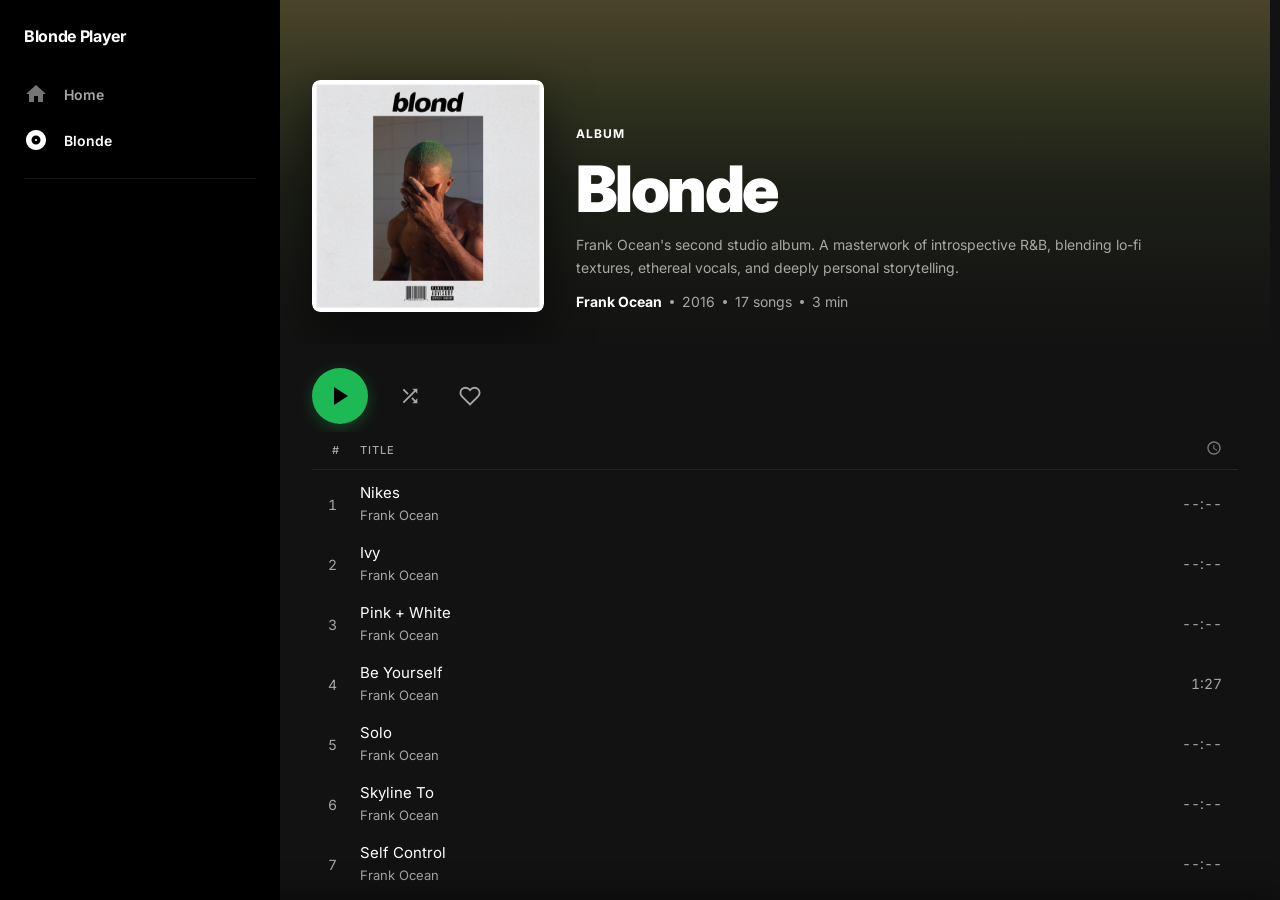
==== commit ed3ddbed: "Updated pink + white issue" ====
--- a/blondealbum.html
+++ b/blondealbum.html
@@ -28,48 +28,28 @@
     <aside class="sidebar" id="sidebar">
         <!-- Logo -->
         <div class="sidebar-logo">
-            <svg viewBox="0 0 32 32" fill="currentColor">
-                <circle cx="16" cy="16" r="14" fill="none" stroke="currentColor" stroke-width="2"/>
-                <circle cx="16" cy="16" r="5"/>
-                <path d="M16 2 A14 14 0 0 1 30 16" fill="none" stroke="currentColor" stroke-width="2"/>
-            </svg>
             <span>Blonde Player</span>
         </div>
 
         <!-- Navigation -->
         <nav class="sidebar-nav">
-            <a class="nav-item active" href="blondealbum.html">
+            <a class="nav-item" href="index.html">
                 <svg viewBox="0 0 24 24" fill="currentColor">
                     <path d="M10 20v-6h4v6h5v-8h3L12 3 2 12h3v8z"/>
                 </svg>
                 Home
             </a>
-            <a class="nav-item" href="index.html">
+            <a class="nav-item active" href="blondealbum.html">
                 <svg viewBox="0 0 24 24" fill="currentColor">
-                    <path d="M15.5 14h-.79l-.28-.27C15.41 12.59 16 11.11 16 9.5 16 5.91 13.09 3 9.5 3S3 5.91 3 9.5 5.91 16 9.5 16c1.61 0 3.09-.59 4.23-1.57l.27.28v.79l5 4.99L20.49 19l-4.99-5zm-6 0C7.01 14 5 11.99 5 9.5S7.01 5 9.5 5 14 7.01 14 9.5 11.99 14 9.5 14z"/>
+                    <path d="M12 2C6.48 2 2 6.48 2 12s4.48 10 10 10 10-4.48 10-10S17.52 2 12 2zm0 14.5c-2.49 0-4.5-2.01-4.5-4.5S9.51 7.5 12 7.5s4.5 2.01 4.5 4.5-2.01 4.5-4.5 4.5zm0-5.5c-.55 0-1 .45-1 1s.45 1 1 1 1-.45 1-1-.45-1-1-1z"/>
                 </svg>
-                About
+                Blonde
             </a>
         </nav>
 
         <hr class="sidebar-divider">
 
-        <!-- Playlists / Info -->
-        <div class="sidebar-playlists">
-            <h3>Your Library</h3>
-            <div class="playlist-item">
-                <img src="Blonde.jpg" alt="Blonde">
-                <span>Blonde — Full Album</span>
-            </div>
-            <div class="playlist-item">
-                <img src="Blonde.jpg" alt="Favorites" style="filter: hue-rotate(30deg);">
-                <span>Liked Songs</span>
-            </div>
-            <div class="playlist-item">
-                <img src="Blonde.jpg" alt="Chill Vibes" style="filter: saturate(0.3) brightness(1.2);">
-                <span>Late Night Vibes</span>
-            </div>
-        </div>
+
     </aside>
 
     <!-- ═══════════════ Main Content ═══════════════ -->
@@ -146,6 +126,18 @@
             <span class="player-track-name" id="playerTrackName">—</span>
             <span class="player-track-artist" id="playerTrackArtist">Frank Ocean</span>
         </div>
+        <!-- Mobile playback controls (visible only on mobile) -->
+        <div class="mobile-controls" id="mobileControls">
+            <button class="ctrl-btn mobile-ctrl" id="mobilePrevBtn" aria-label="Previous track">
+                <!-- Prev icon injected by JS -->
+            </button>
+            <button class="ctrl-btn play-btn mobile-ctrl" id="mobilePlayPauseBtn" aria-label="Play / Pause">
+                <!-- Play/pause icon injected by JS -->
+            </button>
+            <button class="ctrl-btn mobile-ctrl" id="mobileNextBtn" aria-label="Next track">
+                <!-- Prev icon injected by JS -->
+            </button>
+        </div>
         <button class="player-like-btn" id="playerLikeBtn" aria-label="Like track">
             <!-- Heart icon injected by JS -->
         </button>
--- a/styles.css
+++ b/styles.css
@@ -1035,6 +1035,18 @@
   align-items: center;
 }
 
+/* Invisible expanded touch/click area for easier interaction */
+.progress-bar-wrapper::before,
+#progressBarWrapper::before {
+  content: '';
+  position: absolute;
+  top: -14px;
+  bottom: -14px;
+  left: -4px;
+  right: -4px;
+  z-index: 1;
+}
+
 .progress-bar-wrapper:hover,
 #progressBarWrapper:hover {
   height: 6px;
@@ -1166,6 +1178,11 @@
     transform: translateX(0);
   }
 
+  /* Push sidebar logo text right so it doesn't overlap the hamburger menu */
+  .sidebar-logo {
+    padding-left: 68px;
+  }
+
   .menu-toggle,
   #menuToggle {
     display: flex;
@@ -1203,6 +1220,24 @@
   .track-list-section {
     padding: 0 24px 120px;
   }
+}
+
+/* — Mobile Controls (hidden by default, shown on mobile) — */
+.mobile-controls {
+  display: none;
+  align-items: center;
+  gap: 8px;
+  flex-shrink: 0;
+}
+
+.mobile-controls .mobile-ctrl {
+  width: 32px;
+  height: 32px;
+}
+
+.mobile-controls .mobile-ctrl svg {
+  width: 16px;
+  height: 16px;
 }
 
 /* ────────────────────────────────────────────────────────────
@@ -1250,23 +1285,64 @@
 
   .track-list-header {
     padding: 8px 8px;
+    position: relative;
+    z-index: auto;
   }
 
   .track-item {
     padding: 8px 8px;
   }
 
-  /* Player bar — simplified */
+  /* Player bar — mobile layout with progress bar */
   .player-bar,
   #playerBar {
-    grid-template-columns: 1fr 1fr;
-    height: 64px;
-    padding: 0 12px;
-    --player-height: 64px;
-  }
-
+    grid-template-columns: 1fr;
+    grid-template-rows: auto auto;
+    height: auto;
+    padding: 8px 12px 6px;
+    --player-height: 84px;
+    gap: 4px;
+  }
+
+  /* Show player-center but only the progress bar */
   .player-center {
+    display: flex;
+    max-width: 100%;
+    gap: 4px;
+  }
+
+  /* Hide the desktop playback buttons row on mobile */
+  .player-buttons {
     display: none;
+  }
+
+  .player-progress {
+    gap: 6px;
+  }
+
+  /* Mobile: thicker bar, always-visible handle, green color */
+  .progress-bar-wrapper,
+  #progressBarWrapper {
+    height: 6px;
+  }
+
+  .progress-bar-wrapper::before,
+  #progressBarWrapper::before {
+    top: -100px;
+    bottom: -18px;
+  }
+
+  .progress-bar,
+  #progressBar {
+    background: var(--accent-green);
+  }
+
+  .progress-handle,
+  #progressHandle {
+    opacity: 1;
+    width: 12px;
+    height: 12px;
+    right: -8px;
   }
 
   .player-right {
@@ -1275,7 +1351,20 @@
 
   .player-info {
     grid-column: 1 / -1;
-    justify-content: space-between;
+    justify-content: flex-start;
+    gap: 10px;
+  }
+
+  /* Show mobile playback controls */
+  .mobile-controls {
+    display: flex;
+    margin-left: auto;
+  }
+
+  /* Hide like button on mobile to save space */
+  .player-like-btn,
+  #playerLikeBtn {
+    display: none;
   }
 
   .player-album-art,
